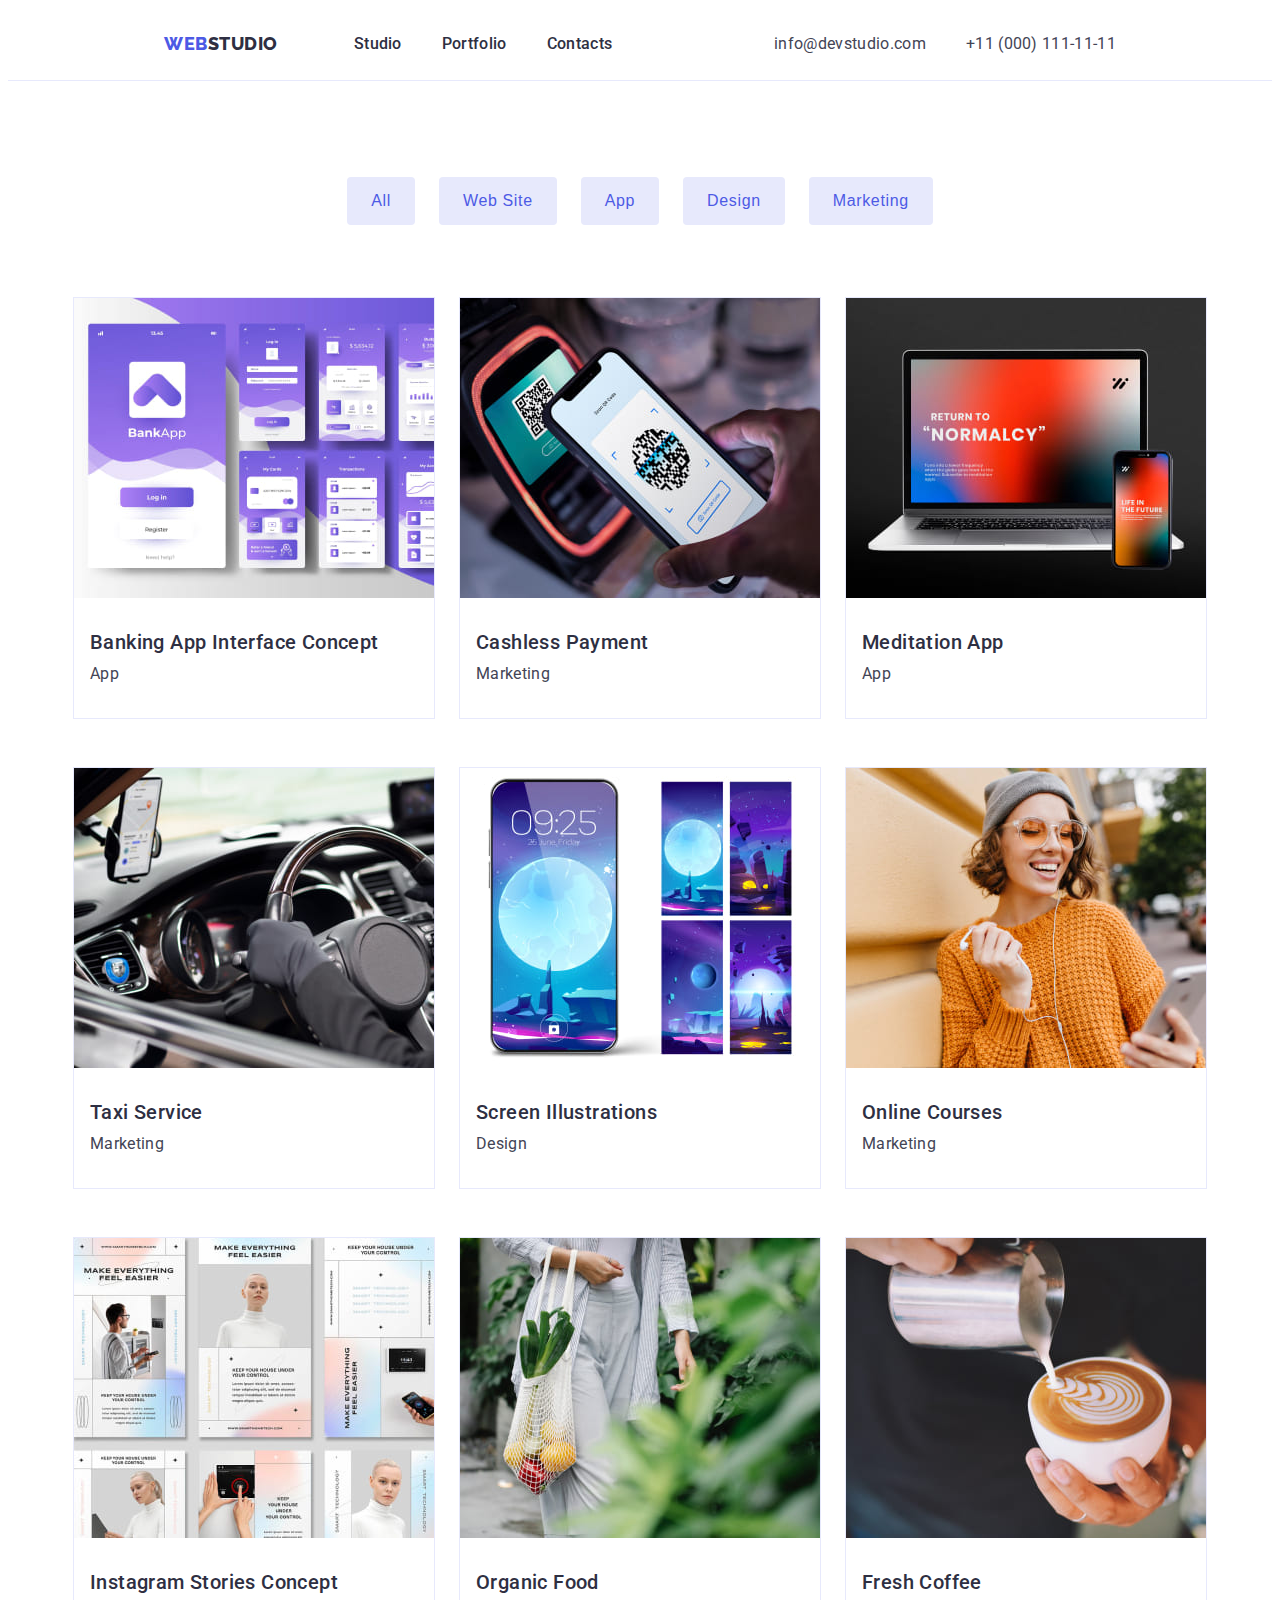
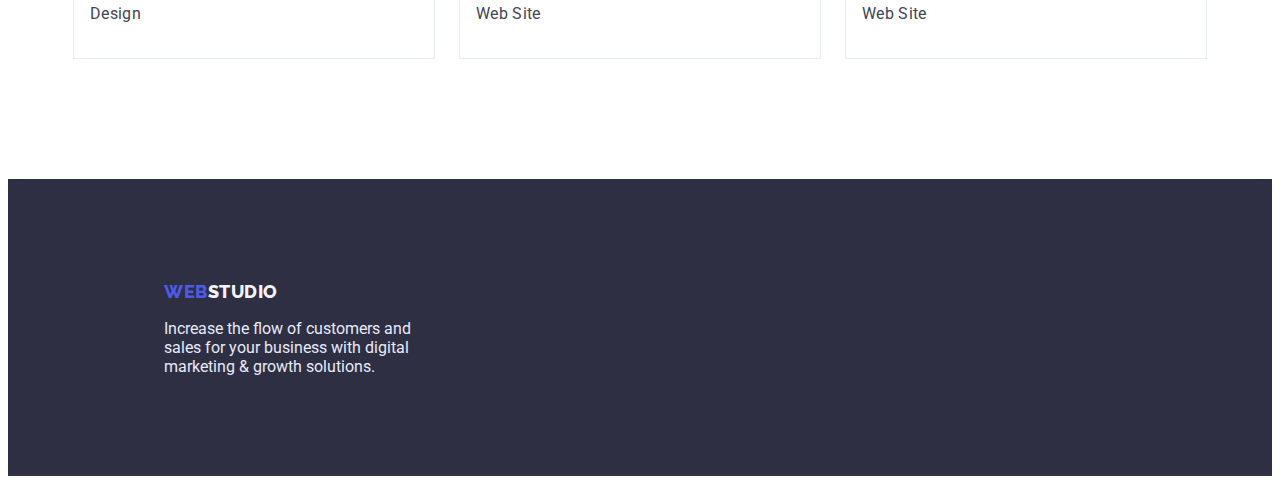
==== portfolio.html @ 2bfd595f "Initial commit" ====
<!DOCTYPE html>
<html lang="en">
  <head>
    <meta charset="UTF-8" />
    <meta http-equiv="X-UA-Compatible" content="IE=edge" />
    <meta name="viewport" content="width=device-width, initial-scale=1.0" />
    <title>Portfolio</title>
    <link rel="preconnect" href="https://fonts.googleapis.com" />
    <link rel="preconnect" href="https://fonts.gstatic.com" crossorigin />
    <link
      href="https://fonts.googleapis.com/css2?family=Raleway:wght@800&family=Roboto:wght@400;500;700&display=swap"
      rel="stylesheet"
    />
    <link
      rel="stylesheet"
      href="https://cdnjs.cloudflare.com/ajax/libs/modern-normalize/1.1.0/modern-normalize.min.css"
      integrity="sha512-wpPYUAdjBVSE4KJnH1VR1HeZfpl1ub8YT/NKx4PuQ5NmX2tKuGu6U/JRp5y+Y8XG2tV+wKQpNHVUX03MfMFn9Q=="
      crossorigin="anonymous"
      referrerpolicy="no-referrer"
    />
    <link rel="stylesheet" href="./css/styles.css" />
  </head>
  <body>
    <header class="header">
      <div class="header-container">
        <nav class="header-navigation">
          <a href="./index.html" class="header-logo link"
            >Web<span class="text-logo link">Studio</span></a
          >
          <ul class="header-list list">
            <li class="header-item">
              <a class="header-link link" href="./index.html">Studio</a>
            </li>
            <li class="header-item">
              <a class="header-link link" href="./portfolio.html">Portfolio</a>
            </li>
            <li class="header-item">
              <a class="header-link link" href="">Contacts</a>
            </li>
          </ul>
        </nav>
        <address class="address">
          <ul class="header-address list">
            <li class="address-list">
              <a class="address-link link" href="mailto:info@devstudio.com"
                >info@devstudio.com</a
              >
            </li>
            <li class="address-list">
              <a class="address-link link" href="tel:+110001111111"
                >+11 (000) 111-11-11</a
              >
            </li>
          </ul>
        </address>
      </div>
    </header>

    <main>
      <section>
        <h1 hidden>Portfolio</h1>
        <div class="container-btn">
          <ul class="btn-list list">
            <li class="style-btn">
              <button type="button" class="text-btn">All</button>
            </li>
            <li class="style-btn">
              <button type="button" class="text-btn">Web Site</button>
            </li>
            <li class="style-btn">
              <button type="button" class="text-btn">App</button>
            </li>
            <li class="style-btn">
              <button type="button" class="text-btn">Design</button>
            </li>
            <li class="style-btn">
              <button type="button" class="text-btn">Marketing</button>
            </li>
          </ul>
        </div>
        <div class="container-photo">
          <ul class="photo-list-portf list">
            <li class="photo-solid">
              <a href="" class="photo-img link"
                ><img
                  src="./images/portfolio-1.jpg"
                  alt="BankApp"
                  width="360"
                />

                <h2 class="portfolio-item">Banking App Interface Concept</h2>
                <p class="portfolio-text">App</p></a
              >
            </li>
            <li class="photo-solid">
              <a href="" class="link">
                <img
                  src="./images/portfolio-2.jpg"
                  alt="Cashless Payment"
                  width="360"
                />
                <h2 class="portfolio-item">Cashless Payment</h2>
                <p class="portfolio-text">Marketing</p></a
              >
            </li>
            <li class="photo-solid">
              <a href="" class="link"
                ><img
                  src="./images/portfolio-3.jpg"
                  alt="Meditation App"
                  width="360"
                />
                <h2 class="portfolio-item">Meditation App</h2>
                <p class="portfolio-text">App</p></a
              >
            </li>
            <li class="photo-solid">
              <a href="" class="link"
                ><img
                  src="./images/portfolio-4.jpg"
                  alt="Taxi Service"
                  width="360"
                />
                <h2 class="portfolio-item">Taxi Service</h2>
                <p class="portfolio-text">Marketing</p></a
              >
            </li>

            <li class="photo-solid">
              <a href="" class="link"
                ><img
                  src="./images/portfolio-5.jpg"
                  alt="Screen Illustrations"
                  width="360"
                />
                <h2 class="portfolio-item">Screen Illustrations</h2>
                <p class="portfolio-text">Design</p></a
              >
            </li>
            <li class="photo-solid">
              <a href="" class="link"
                ><img
                  src="./images/portfolio-6.jpg"
                  alt="Online Courses"
                  width="360"
                />
                <h2 class="portfolio-item">Online Courses</h2>
                <p class="portfolio-text">Marketing</p></a
              >
            </li>
            <li class="photo-solid">
              <a href="" class="link">
                <img
                  src="./images/portfolio-7.jpg"
                  alt="Instagram Stories Concept"
                  width="360"
                />
                <h2 class="portfolio-item">Instagram Stories Concept</h2>
                <p class="portfolio-text">Design</p></a
              >
            </li>
            <li class="photo-solid">
              <a href="" class="link"
                ><img
                  src="./images/portfolio-8.jpg"
                  alt="Organic Food"
                  width="360"
                />
                <h2 class="portfolio-item">Organic Food</h2>
                <p class="portfolio-text">Web Site</p></a
              >
            </li>
            <li class="photo-solid">
              <a href="" class="link"
                ><img
                  src="./images/portfolio-9.jpg"
                  alt="Fresh Coffee"
                  width="360"
                />
                <h2 class="portfolio-item">Fresh Coffee</h2>
                <p class="portfolio-text">Web Site</p></a
              >
            </li>
          </ul>
        </div>
      </section>
    </main>
    <footer class="footer">
      <div class="footer-container">
        <a href="./index.html" class="footer-logo link"
          >Web<span class="footer-text link">Studio</span></a
        >
        <p class="footer-p">
          Increase the flow of customers and <br />
          sales for your business with digital <br />
          marketing & growth solutions.
        </p>
      </div>
    </footer>
  </body>
</html>
---- css/styles.css ----
h1,
h2,
h3,
p,
ul,
img,
a {
  margin: 0;
}
ul {
  margin: 0;
  padding-left: 0;
}
button {
  cursor: pointer;
}

img {
  display: block;
}
*,
*::before,
*::after {
  box-sizing: inherit;
}

:root {
  --pressed-state: #4046b;
  --succes: ■#31d0aa;
  --text: #434455;
  --accent: #e7e9fc;
  --light: #f4f4fd;
  --modal-overlay: rgba(46, 47, 66, 0.4);
  --hero-backgrount: rgba(46, 47, 66, 0.7);
  --background-color: #ffffff;
  --second-color: #4d5ae5;
  --logo-color: #2e2f42;
  --color-link: #404bbf;
}

body {
  font-family: "Roboto", sans-serif;
  color: var(--text);
  background-color: var(--background-color);
}

.list {
  list-style: none;
}
.link {
  text-decoration: none;
}
.container {
  width: 1158px;
  padding-left: 15px;
  padding-right: 15px;
  margin: 0 auto;
}

.section {
  padding-top: 120px;
  padding-bottom: 120px;
}
/* ----------------header--------------- */
.header {
  box-sizing: border-box;
  border-bottom: 1px solid var(--accent);
  padding-top: 24px;
  padding-bottom: 24px;
}
.header-container {
  display: flex;
  align-items: center;
}
.header-navigation {
  display: flex;
  align-items: center;
  margin-right: auto;
}

.header-logo {
  font-weight: 800;
  font-size: 18px;
  line-height: 1.17;
  font-family: "Raleway", sans-serif;

  align-items: center;
  letter-spacing: 0.03em;
  text-transform: uppercase;

  color: var(--second-color);

  margin-left: 156px;
}
.text-logo {
  font-weight: 800;
  font-size: 18px;
  line-height: 1.17;

  align-items: center;
  letter-spacing: 0.03em;
  text-transform: uppercase;

  color: var(--logo-color);
}

.header-list {
  font-weight: 500;
  font-size: 16px;
  line-height: 1.5;

  letter-spacing: 0.02em;
  display: flex;
  margin-left: 76px;
  gap: 40px;
}
.header-item {
}
.header-link {
  color: var(--logo-color);
}
.address-list {
}
.address-link {
  font-size: 16px;
  line-height: 1.5;

  letter-spacing: 0.02em;

  color: var(--text);
}
.address-link:is(:hover, :focus) {
  color: var(--color-link);
}

.header-link:is(:hover, :focus) {
  color: var(--color-link);
}
.address {
  font-style: normal;
  line-height: 1.5;
  color: var(--text);
}
.header-address {
  display: flex;
  gap: 40px;
  margin-right: 156px;
}

/* --------------Section 1 --------------- */
.section-hero {
  background-color: var(--logo-color);
}

.hero-title {
  margin-bottom: 48px;

  font-weight: 700;
  font-size: 56px;
  line-height: 1.07;

  text-align: center;
  letter-spacing: 0.02em;

  color: var(--background-color);
  padding-top: 188px;
}
.hero-container {
  display: flex;
  justify-content: center;
  padding-bottom: 188px;
}
.hero-btn {
  border: none;
  padding: 16px 32px;
  font-family: "Roboto";
  font-weight: 500;
  font-size: 16px;
  line-height: 1.5;
  letter-spacing: 0.04em;
  color: var(--background-color);
  background-color: var(--second-color);

  box-shadow: 0px 4px 4px rgba(0, 0, 0, 0.15);

  cursor: pointer;
  border-radius: 4px;
  box-sizing: border-box;
}
.hero-btn:is(:hover, :focus) {
  background-color: var(--color-link);
}

/* -----------------------Sectiom 2----------------------- */
.description {
}
.desc-container {
}
.features {
}
.desc-item {
  display: flex;
  gap: 24px;
}
.description-list {
}
.description-titel {
  font-weight: 500;
  font-size: 20px;
  line-height: 1.2;

  letter-spacing: 0.02em;

  color: var(--logo-color);
}
.description-text {
  font-size: 16px;
  line-height: 1.5;

  letter-spacing: 0.02em;

  color: var(--text);
}
/* ----------------Section 3----------------- */
.photo {
  padding-bottom: 120px;
}
.photo-titel {
  font-size: 36px;
  line-height: 1.11;

  text-align: center;
  letter-spacing: 0.02em;
  text-transform: capitalize;

  color: var(--logo-color);
  margin-bottom: 72px;
}
.photo-list {
  display: flex;
  gap: 24px;
}
/* ----------------Section 4-------------------- */
.team {
  background: var(--light);
}
.team-titel {
  font-size: 36px;
  line-height: 1.11;

  text-align: center;
  letter-spacing: 0.02em;
  text-transform: capitalize;

  color: var(--logo-color);
  margin-bottom: 72px;
}
.team-item {
  display: flex;
  gap: 24px;
}
.team-list {
  background-color: var(--background-color);
  box-shadow: 0px 1px 6px rgba(46, 47, 66, 0.08),
    0px 1px 1px rgba(46, 47, 66, 0.16), 0px 2px 1px rgba(46, 47, 66, 0.08);
  border-radius: 0px 0px 4px 4px;
}
.team-img {
  margin-bottom: 32px;
}
.team-name {
  font-weight: 500;
  font-size: 20px;
  line-height: 1.2;

  text-align: center;
  letter-spacing: 0.02em;

  color: var(--logo-color);
  margin-bottom: 8px;
}

.team-text {
  font-size: 16px;
  line-height: 1.5;

  text-align: center;
  letter-spacing: 0.02em;

  color: var(--text);
  margin-bottom: 32px;
}
/* ----------------Footer--------------- */
.footer {
  background-color: var(--logo-color);
}
.footer-container {
  padding-top: 101.5px;
  padding-bottom: 100px;
  padding-left: 156px;
}
.footer-logo {
  font-weight: 800;
  font-size: 18px;
  line-height: 1.17;
  font-family: "Raleway", sans-serif;

  align-items: center;
  letter-spacing: 0.03em;
  text-transform: uppercase;

  color: var(--second-color);
}
.footer-text {
  color: var(--light);
}
.footer-p {
  color: var(--accent);
  margin-top: 17.5px;
}
/* -------------Portfolio------------- */
.container-btn {
  padding-top: 96px;
}
.container-photo {
  padding-bottom: 120px;
}
.btn-list {
  display: flex;
  justify-content: center;
  gap: 24px;
  margin-bottom: 72px;
}
.style-btn {
  background: var(--accent);
  border-radius: 4px;
}

.text-btn {
  border: none;
  padding: 12px 24px;
  font-family: “Roboto”, sans-serif;
  font-weight: 500;
  font-size: 16px;
  line-height: 1.5;
  letter-spacing: 0.04em;
  color: var(--second-color);
  background-color: var(--light);
  cursor: pointer;
  border-radius: 4px;
  box-sizing: border-box;
  background-color: transparent;
}
.text-btn:is(:hover, :focus) {
  background-color: var(--color-link);
  color: var(--background-color);
}

.list-btn:is(:hover, :focus) {
  color: var(--background-color);
  background-color: var(--color-link);
}
.portfolio-item {
  font-weight: 500;
  font-size: 20px;
  line-height: 1.2;

  letter-spacing: 0.02em;

  color: var(--logo-color);
  margin-top: 32px;
  margin-left: 16px;
}
.portfolio-text {
  font-size: 16px;
  line-height: 1.5;

  letter-spacing: 0.02em;

  color: var(--text);
  margin-top: 8px;
  margin-bottom: 32px;
  margin-left: 16px;
}
.photo-list-portf {
  display: flex;
  flex-wrap: wrap;
  gap: 24px;
  row-gap: 48px;
  justify-content: center;
}
.photo-solid {
  border: 1px solid var(--accent);
}
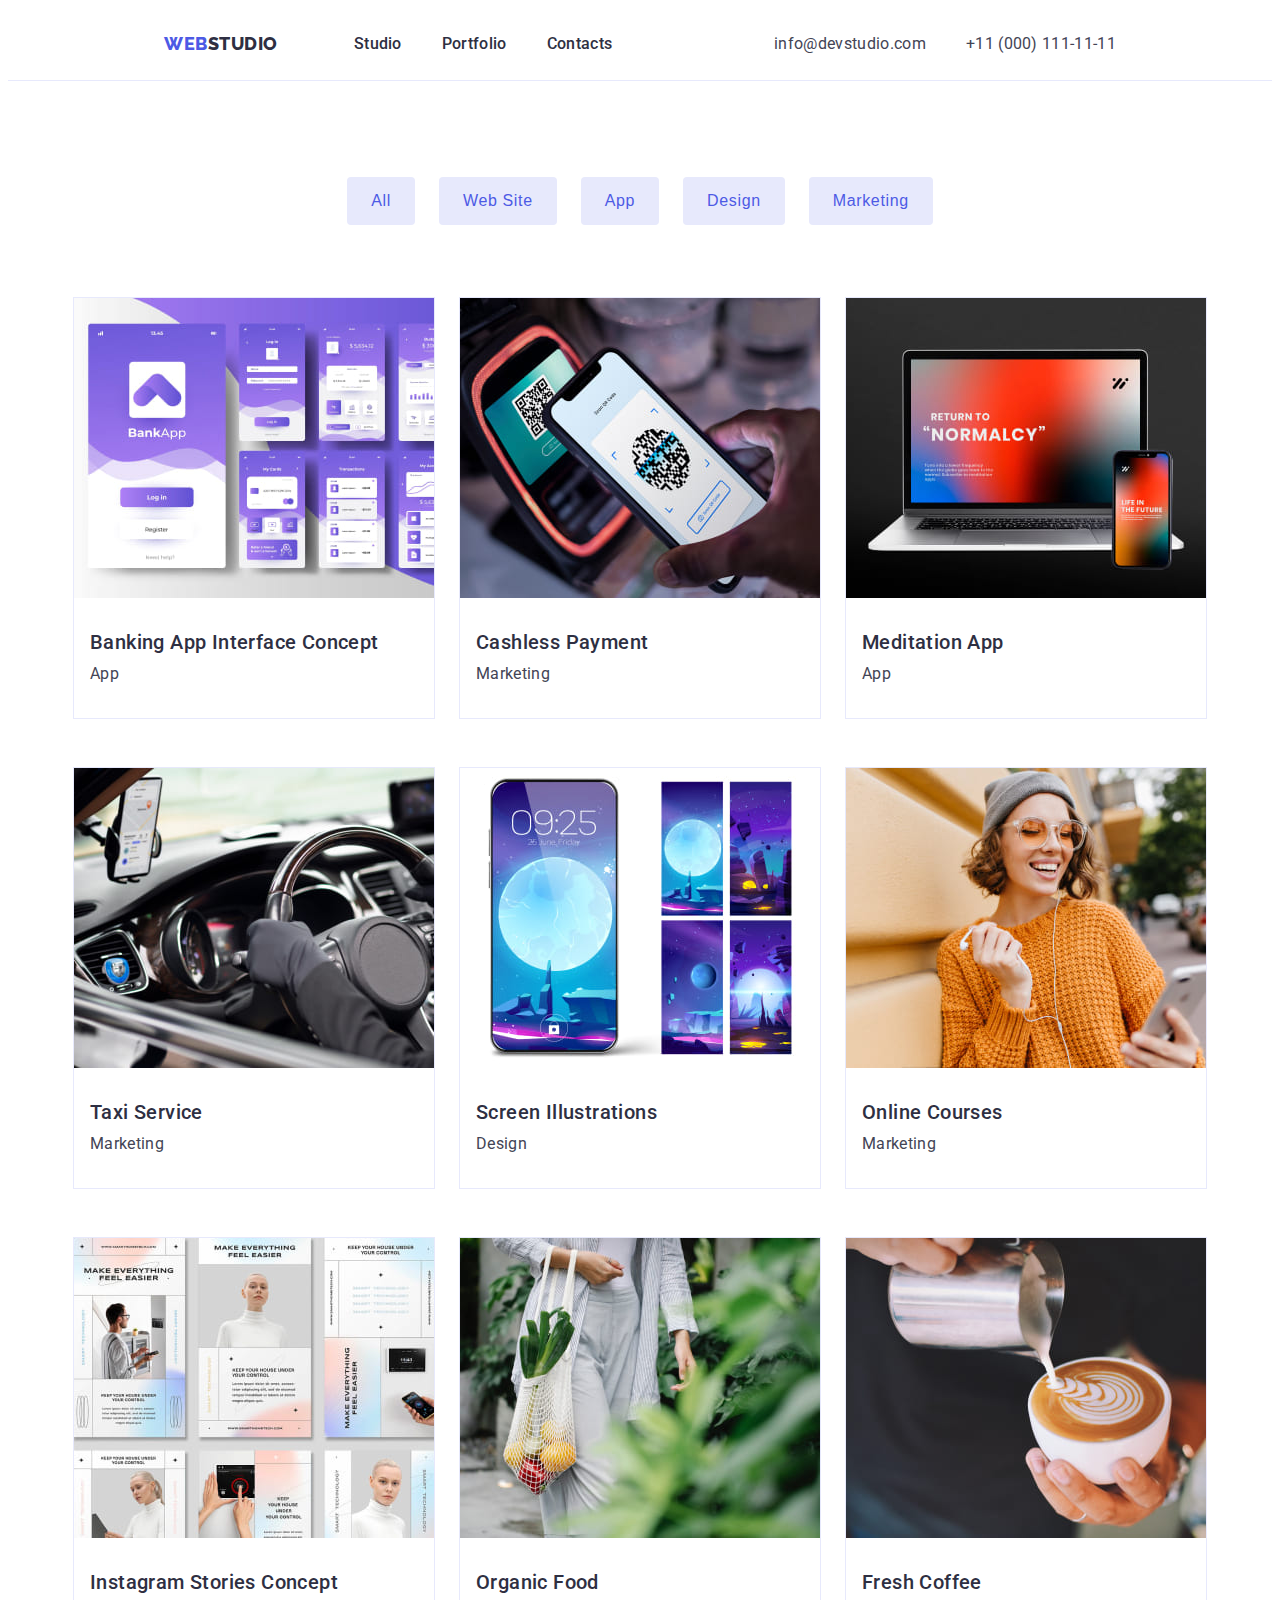
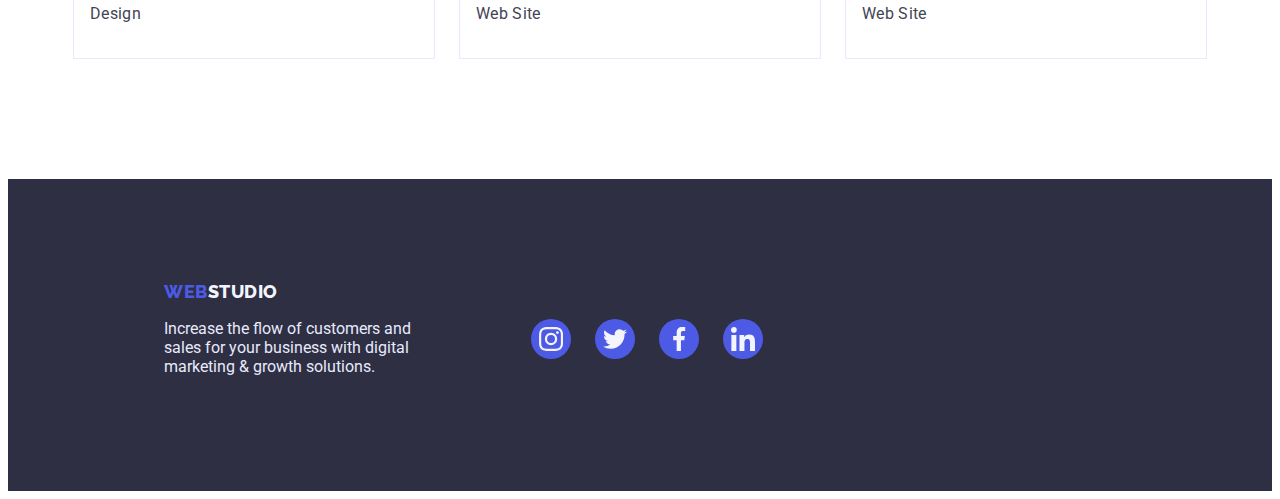
==== commit 5e91bdfb: "css" ====
--- a/portfolio.html
+++ b/portfolio.html
@@ -190,11 +190,45 @@
         <a href="./index.html" class="footer-logo link"
           >Web<span class="footer-text link">Studio</span></a
         >
-        <p class="footer-p">
-          Increase the flow of customers and <br />
-          sales for your business with digital <br />
-          marketing & growth solutions.
-        </p>
+        <div class="footer-p-soc">
+          <p class="footer-p">
+            Increase the flow of customers and <br />
+            sales for your business with digital <br />
+            marketing & growth solutions.
+          </p>
+          <div class="footer-soc-container">
+            <ul class="footer-soc-list list">
+              <li class="footer-soc-item">
+                <a href="" class="footer-soc-link link">
+                  <svg class="footer-soc-icon" width="24" height="24">
+                    <use href="./images/icons.svg#icon-instagram-1"></use>
+                  </svg>
+                </a>
+              </li>
+              <li class="footer-soc-item">
+                <a href="" class="footer-soc-link link">
+                  <svg class="footer-soc-icon" width="24" height="24">
+                    <use href="./images/icons.svg#icon-twitter-1"></use>
+                  </svg>
+                </a>
+              </li>
+              <li class="footer-soc-item">
+                <a href="" class="footer-soc-link link">
+                  <svg class="footer-soc-icon" width="24" height="24">
+                    <use href="./images/icons.svg#icon-facebook-1"></use>
+                  </svg>
+                </a>
+              </li>
+              <li class="footer-soc-item">
+                <a href="" class="footer-soc-link link">
+                  <svg class="footer-soc-icon" width="24" height="24">
+                    <use href="./images/icons.svg#icon-linkedin-1"></use>
+                  </svg>
+                </a>
+              </li>
+            </ul>
+          </div>
+        </div>
       </div>
     </footer>
   </body>
--- a/css/styles.css
+++ b/css/styles.css
@@ -26,7 +26,7 @@
 
 :root {
   --pressed-state: #4046b;
-  --succes: ■#31d0aa;
+  --succes: #31d0aa;
   --text: #434455;
   --accent: #e7e9fc;
   --light: #f4f4fd;
@@ -36,6 +36,7 @@
   --second-color: #4d5ae5;
   --logo-color: #2e2f42;
   --color-link: #404bbf;
+  --cust-icon: #afb1b8;
 }
 
 body {
@@ -150,6 +151,15 @@
 /* --------------Section 1 --------------- */
 .section-hero {
   background-color: var(--logo-color);
+  background-image: linear-gradient(
+      rgba(46, 47, 66, 0.7),
+      rgba(46, 47, 66, 0.7)
+    ),
+    url(../images/people-office.jpg);
+  background-repeat: no-repeat;
+  background-position: center;
+  background-size: cover;
+  flex-grow: 1;
 }
 
 .hero-title {
@@ -204,6 +214,42 @@
 }
 .description-list {
 }
+.description-list-1::before {
+  content: "";
+  display: inline-block;
+  width: 264px;
+  height: 112px;
+  margin-bottom: 8px;
+
+  background-image: url(../images/icon1.svg);
+}
+.description-list-2::before {
+  content: "";
+  display: inline-block;
+  width: 264px;
+  height: 112px;
+  margin-bottom: 8px;
+
+  background-image: url(../images/icon2.svg);
+}
+.description-list-3::before {
+  content: "";
+  display: inline-block;
+  width: 264px;
+  height: 112px;
+  margin-bottom: 8px;
+
+  background-image: url(../images/icon3.svg);
+}
+.description-list-4::before {
+  content: "";
+  display: inline-block;
+  width: 264px;
+  height: 112px;
+  margin-bottom: 8px;
+
+  background-image: url(../images/icon4.svg);
+}
 .description-titel {
   font-weight: 500;
   font-size: 20px;
@@ -288,8 +334,88 @@
   letter-spacing: 0.02em;
 
   color: var(--text);
+  margin-bottom: 8px;
+}
+.team-soc-list {
+  display: flex;
+  justify-content: center;
+  gap: 24px;
+}
+.team-soc-item {
+  width: 40px;
+  height: 40px;
   margin-bottom: 32px;
 }
+.team-soc-link {
+  width: 100%;
+  height: 100%;
+  border-radius: 50%;
+  background-color: var(--second-color);
+  display: flex;
+  align-items: center;
+  justify-content: center;
+}
+.team-soc-icon {
+  fill: var(--background-color);
+}
+
+.team-soc-link:is(:hover, :focus) {
+  background-color: var(--color-link);
+}
+.team-soc-link:is(:hover, :focus) > .team-soc-icon {
+  fill: var(--light);
+}
+/* --------------Section 5--------------- */
+.cust {
+  padding-top: 120px;
+  padding-bottom: 120px;
+}
+.cust-titel {
+  font-weight: 700;
+  font-size: 36px;
+  line-height: 40px;
+
+  text-align: center;
+  letter-spacing: 0.02em;
+  text-transform: capitalize;
+  color: var(--logo-color);
+  margin-bottom: 72px;
+}
+
+.cust-list {
+  display: flex;
+  justify-content: center;
+  gap: 24px;
+}
+.cust-item {
+  width: 168px;
+  height: 88px;
+
+  border-radius: 4px;
+}
+
+.cust-link {
+  width: 100%;
+  height: 100%;
+  border-radius: 4px;
+  border: 1px solid #8e8f99;
+  color: var(--background-color);
+  display: flex;
+  align-items: center;
+  justify-content: center;
+}
+.cust-link:is(:hover, :focus) {
+  border-color: var(--color-link);
+}
+.cust-link:is(:hover, :focus) > .cust-icon {
+  fill: var(--color-link);
+}
+.cust-icon {
+  width: 140px;
+  height: 56px;
+  fill: var(--cust-icon);
+}
+
 /* ----------------Footer--------------- */
 .footer {
   background-color: var(--logo-color);
@@ -299,6 +425,7 @@
   padding-bottom: 100px;
   padding-left: 156px;
 }
+
 .footer-logo {
   font-weight: 800;
   font-size: 18px;
@@ -314,14 +441,54 @@
 .footer-text {
   color: var(--light);
 }
+.footer-p-soc {
+  display: flex;
+}
 .footer-p {
   color: var(--accent);
   margin-top: 17.5px;
 }
+
+.footer-soc-container {
+  margin-left: 120px;
+  padding-top: 17px;
+}
+
+.footer-soc-list {
+  display: flex;
+  justify-content: center;
+  gap: 24px;
+}
+.footer-soc-item {
+  content: "";
+  width: 40px;
+  height: 40px;
+  margin-bottom: 32px;
+
+  display: block;
+}
+
+.footer-soc-link {
+  width: 100%;
+  height: 100%;
+  border-radius: 50%;
+  background-color: var(--second-color);
+  display: flex;
+  align-items: center;
+  justify-content: center;
+}
+.footer-soc-link:is(:hover, :focus) {
+  background-color: var(--succes);
+}
+.footer-soc-icon {
+  fill: var(--light);
+}
+
 /* -------------Portfolio------------- */
 .container-btn {
   padding-top: 96px;
 }
+
 .container-photo {
   padding-bottom: 120px;
 }
@@ -391,4 +558,9 @@
 }
 .photo-solid {
   border: 1px solid var(--accent);
-}
+  cursor: pointer;
+}
+.photo-solid:is(:hover, :focus) {
+  box-shadow: 0px 1px 6px rgba(46, 47, 66, 0.08),
+    0px 1px 1px rgba(46, 47, 66, 0.16), 0px 2px 1px rgba(46, 47, 66, 0.08);
+}
